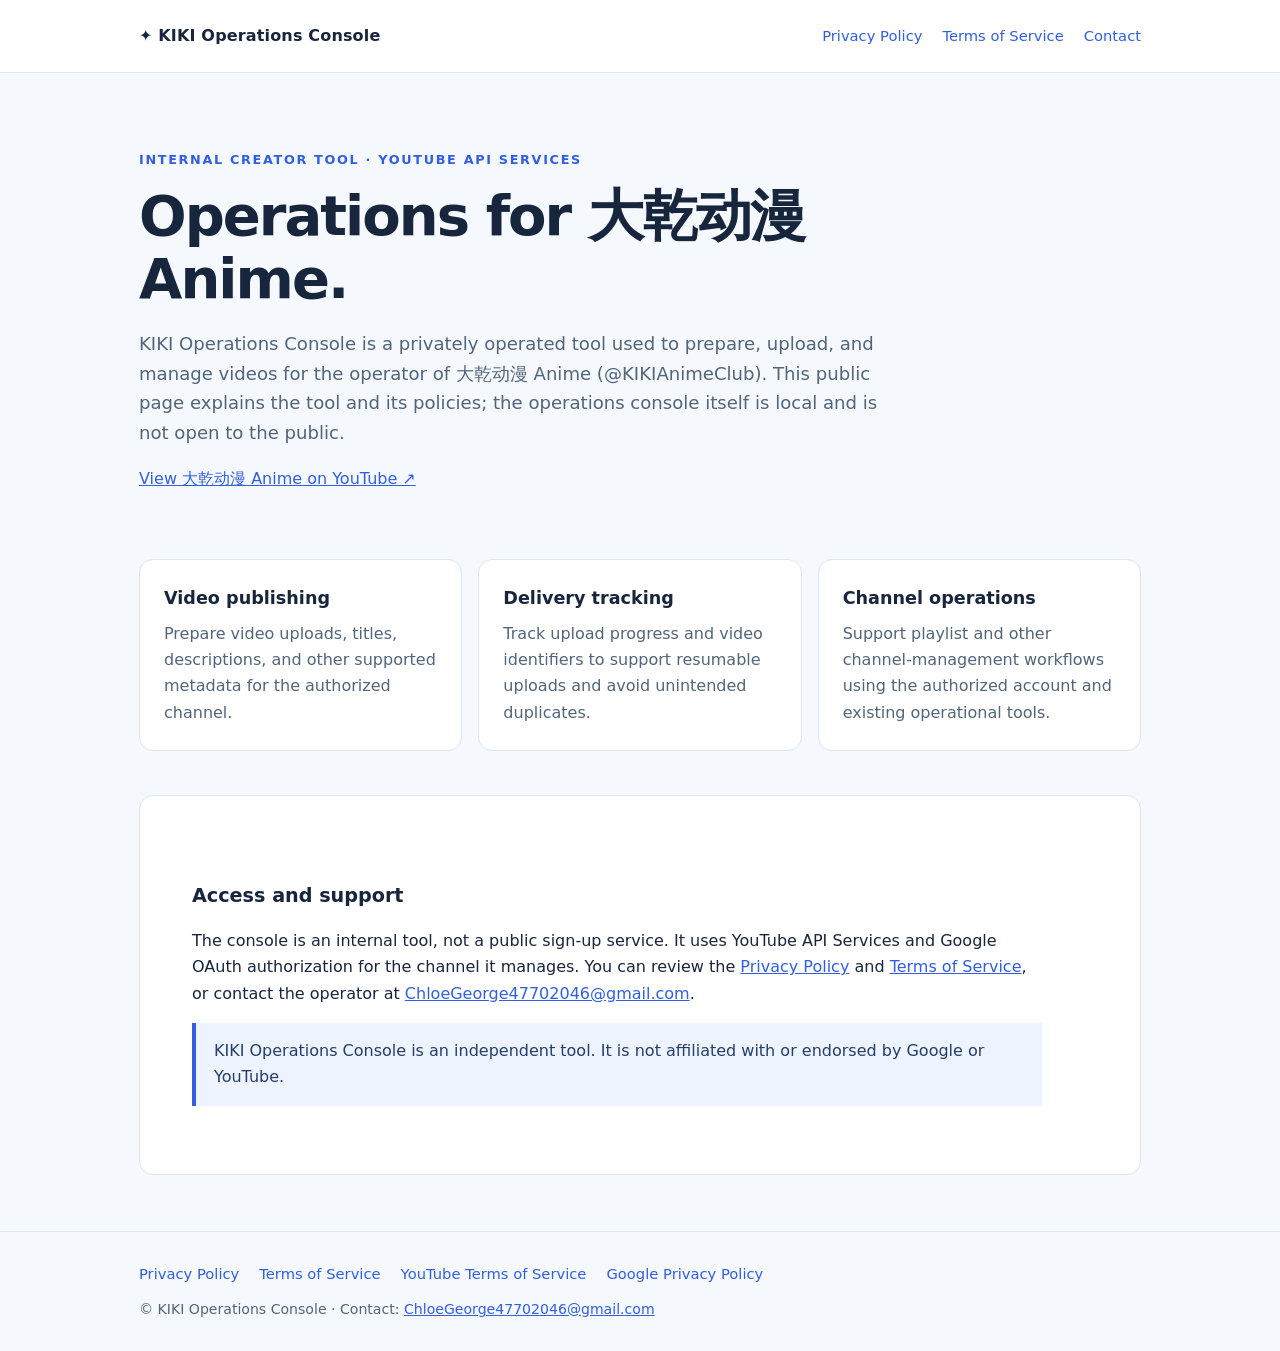
==== kiki/index.html @ e8febb94 "Add KIKI channel index.html" ====
<!doctype html><html lang="en"><head><meta charset="utf-8"><meta name="viewport" content="width=device-width,initial-scale=1"><meta name="description" content="Information about the KIKI Operations Console and its use of YouTube API Services."><title>KIKI Operations Console</title><link rel="stylesheet" href="style.css"></head><body><header><div class="wrap nav"><a class="brand" href="./">✦ KIKI Operations Console</a><nav class="links" aria-label="Main navigation"><a href="privacy.html">Privacy Policy</a><a href="terms.html">Terms of Service</a><a href="mailto:ChloeGeorge47702046@gmail.com">Contact</a></nav></div></header><main class="wrap"><section class="hero"><div class="eyebrow">Internal creator tool · YouTube API Services</div><h1>Operations for 大乾动漫 Anime.</h1><p class="lead">KIKI Operations Console is a privately operated tool used to prepare, upload, and manage videos for the operator of 大乾动漫 Anime (@KIKIAnimeClub). This public page explains the tool and its policies; the operations console itself is local and is not open to the public.</p><p><a href="https://www.youtube.com/channel/UCaTfc954X2uQ8oVpqHR8j1Q">View 大乾动漫 Anime on YouTube ↗</a></p></section><section class="grid" aria-label="Capabilities"><article class="card"><h2>Video publishing</h2><p>Prepare video uploads, titles, descriptions, and other supported metadata for the authorized channel.</p></article><article class="card"><h2>Delivery tracking</h2><p>Track upload progress and video identifiers to support resumable uploads and avoid unintended duplicates.</p></article><article class="card"><h2>Channel operations</h2><p>Support playlist and other channel-management workflows using the authorized account and existing operational tools.</p></article></section><section class="paper"><h2>Access and support</h2><p>The console is an internal tool, not a public sign-up service. It uses YouTube API Services and Google OAuth authorization for the channel it manages. You can review the <a href="privacy.html">Privacy Policy</a> and <a href="terms.html">Terms of Service</a>, or contact the operator at <a href="mailto:ChloeGeorge47702046@gmail.com">ChloeGeorge47702046@gmail.com</a>.</p><p class="note">KIKI Operations Console is an independent tool. It is not affiliated with or endorsed by Google or YouTube.</p></section></main><footer><div class="wrap"><nav class="links" aria-label="Footer navigation"><a href="privacy.html">Privacy Policy</a><a href="terms.html">Terms of Service</a><a href="https://www.youtube.com/t/terms">YouTube Terms of Service</a><a href="https://policies.google.com/privacy">Google Privacy Policy</a></nav><span>© KIKI Operations Console · Contact: <a href="mailto:ChloeGeorge47702046@gmail.com">ChloeGeorge47702046@gmail.com</a></span></div></footer></body></html>
---- kiki/style.css ----
:root{color-scheme:light;--ink:#17263d;--muted:#52657a;--accent:#315fdf;--line:#dce5f2;--bg:#f5f8fc}*{box-sizing:border-box}body{margin:0;background:var(--bg);font-family:system-ui,-apple-system,"Segoe UI",sans-serif;color:var(--ink);line-height:1.65}a{color:var(--accent)}.wrap{max-width:1050px;margin:auto;padding:0 24px}header{background:white;border-bottom:1px solid var(--line)}.nav{min-height:72px;display:flex;align-items:center;justify-content:space-between;gap:20px}.brand{font-weight:750;letter-spacing:.01em;color:var(--ink);text-decoration:none}.links{display:flex;gap:20px;flex-wrap:wrap;font-size:.92rem}.links a{text-decoration:none}.hero{padding:76px 0 50px}.eyebrow{font-size:.8rem;font-weight:750;letter-spacing:.13em;text-transform:uppercase;color:var(--accent)}h1{font-size:clamp(2rem,5vw,3.5rem);line-height:1.13;letter-spacing:-.035em;margin:14px 0 18px;max-width:800px}.lead{font-size:1.13rem;color:var(--muted);max-width:760px}.grid{display:grid;grid-template-columns:repeat(auto-fit,minmax(245px,1fr));gap:16px}.card,.paper{background:#fff;border:1px solid var(--line);border-radius:14px;padding:24px}.card h2{font-size:1.1rem;margin:0 0 8px}.card p{color:var(--muted);margin:0}.paper{margin:44px 0;padding:clamp(24px,5vw,52px)}.paper h1{font-size:2.35rem}.paper h2{margin-top:2rem;font-size:1.2rem}.paper p,.paper li{max-width:850px}.note{background:#edf3ff;border-left:4px solid var(--accent);padding:15px 18px;color:#263e69}footer{margin-top:56px;padding:30px 0;border-top:1px solid var(--line);color:var(--muted);font-size:.88rem}footer .links{margin-bottom:12px}@media(max-width:600px){.nav{align-items:flex-start;flex-direction:column;padding:14px 0}.hero{padding-top:50px}.links{gap:12px}}
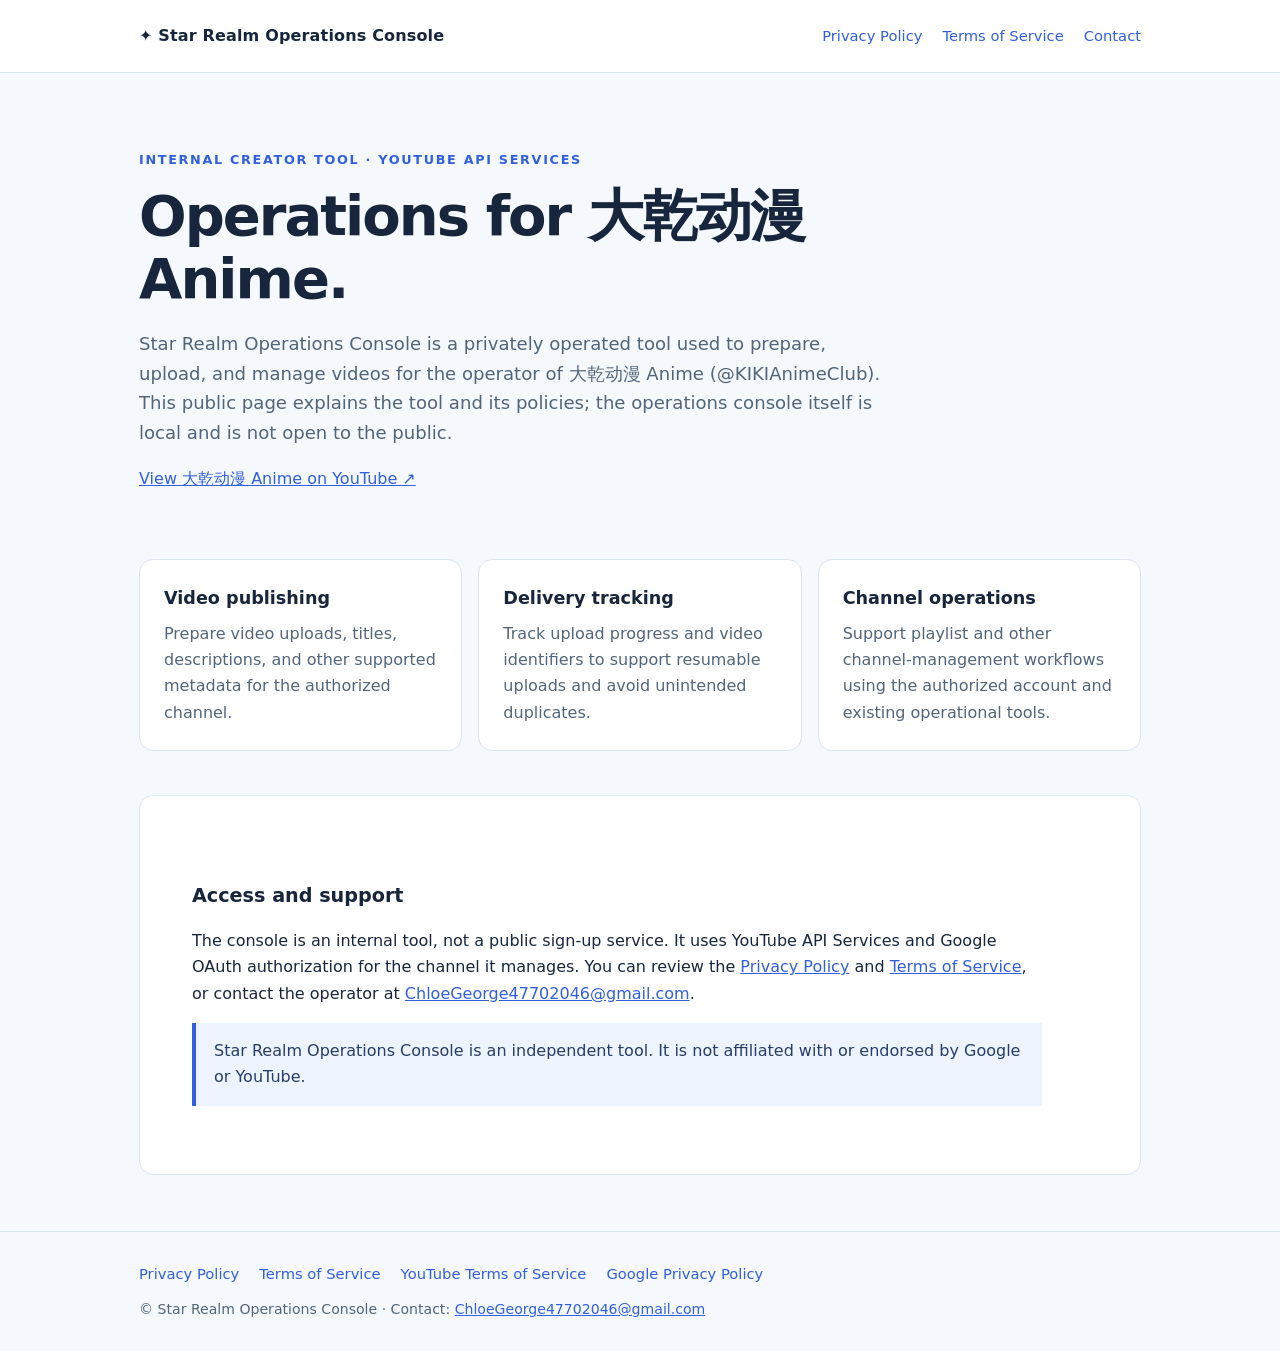
==== commit 9160ddd4: "Use actual console name for index.html" ====
--- a/kiki/index.html
+++ b/kiki/index.html
@@ -1,2 +1,2 @@
-<!doctype html><html lang="en"><head><meta charset="utf-8"><meta name="viewport" content="width=device-width,initial-scale=1"><meta name="description" content="Information about the KIKI Operations Console and its use of YouTube API Services."><title>KIKI Operations Console</title><link rel="stylesheet" href="style.css"></head><body><header><div class="wrap nav"><a class="brand" href="./">✦ KIKI Operations Console</a><nav class="links" aria-label="Main navigation"><a href="privacy.html">Privacy Policy</a><a href="terms.html">Terms of Service</a><a href="mailto:ChloeGeorge47702046@gmail.com">Contact</a></nav></div></header><main class="wrap"><section class="hero"><div class="eyebrow">Internal creator tool · YouTube API Services</div><h1>Operations for 大乾动漫 Anime.</h1><p class="lead">KIKI Operations Console is a privately operated tool used to prepare, upload, and manage videos for the operator of 大乾动漫 Anime (@KIKIAnimeClub). This public page explains the tool and its policies; the operations console itself is local and is not open to the public.</p><p><a href="https://www.youtube.com/channel/UCaTfc954X2uQ8oVpqHR8j1Q">View 大乾动漫 Anime on YouTube ↗</a></p></section><section class="grid" aria-label="Capabilities"><article class="card"><h2>Video publishing</h2><p>Prepare video uploads, titles, descriptions, and other supported metadata for the authorized channel.</p></article><article class="card"><h2>Delivery tracking</h2><p>Track upload progress and video identifiers to support resumable uploads and avoid unintended duplicates.</p></article><article class="card"><h2>Channel operations</h2><p>Support playlist and other channel-management workflows using the authorized account and existing operational tools.</p></article></section><section class="paper"><h2>Access and support</h2><p>The console is an internal tool, not a public sign-up service. It uses YouTube API Services and Google OAuth authorization for the channel it manages. You can review the <a href="privacy.html">Privacy Policy</a> and <a href="terms.html">Terms of Service</a>, or contact the operator at <a href="mailto:ChloeGeorge47702046@gmail.com">ChloeGeorge47702046@gmail.com</a>.</p><p class="note">KIKI Operations Console is an independent tool. It is not affiliated with or endorsed by Google or YouTube.</p></section></main><footer><div class="wrap"><nav class="links" aria-label="Footer navigation"><a href="privacy.html">Privacy Policy</a><a href="terms.html">Terms of Service</a><a href="https://www.youtube.com/t/terms">YouTube Terms of Service</a><a href="https://policies.google.com/privacy">Google Privacy Policy</a></nav><span>© KIKI Operations Console · Contact: <a href="mailto:ChloeGeorge47702046@gmail.com">ChloeGeorge47702046@gmail.com</a></span></div></footer></body></html>
+<!doctype html><html lang="en"><head><meta charset="utf-8"><meta name="viewport" content="width=device-width,initial-scale=1"><meta name="description" content="Information about the Star Realm Operations Console and its use of YouTube API Services."><title>Star Realm Operations Console</title><link rel="stylesheet" href="style.css"></head><body><header><div class="wrap nav"><a class="brand" href="./">✦ Star Realm Operations Console</a><nav class="links" aria-label="Main navigation"><a href="privacy.html">Privacy Policy</a><a href="terms.html">Terms of Service</a><a href="mailto:ChloeGeorge47702046@gmail.com">Contact</a></nav></div></header><main class="wrap"><section class="hero"><div class="eyebrow">Internal creator tool · YouTube API Services</div><h1>Operations for 大乾动漫 Anime.</h1><p class="lead">Star Realm Operations Console is a privately operated tool used to prepare, upload, and manage videos for the operator of 大乾动漫 Anime (@KIKIAnimeClub). This public page explains the tool and its policies; the operations console itself is local and is not open to the public.</p><p><a href="https://www.youtube.com/channel/UCaTfc954X2uQ8oVpqHR8j1Q">View 大乾动漫 Anime on YouTube ↗</a></p></section><section class="grid" aria-label="Capabilities"><article class="card"><h2>Video publishing</h2><p>Prepare video uploads, titles, descriptions, and other supported metadata for the authorized channel.</p></article><article class="card"><h2>Delivery tracking</h2><p>Track upload progress and video identifiers to support resumable uploads and avoid unintended duplicates.</p></article><article class="card"><h2>Channel operations</h2><p>Support playlist and other channel-management workflows using the authorized account and existing operational tools.</p></article></section><section class="paper"><h2>Access and support</h2><p>The console is an internal tool, not a public sign-up service. It uses YouTube API Services and Google OAuth authorization for the channel it manages. You can review the <a href="privacy.html">Privacy Policy</a> and <a href="terms.html">Terms of Service</a>, or contact the operator at <a href="mailto:ChloeGeorge47702046@gmail.com">ChloeGeorge47702046@gmail.com</a>.</p><p class="note">Star Realm Operations Console is an independent tool. It is not affiliated with or endorsed by Google or YouTube.</p></section></main><footer><div class="wrap"><nav class="links" aria-label="Footer navigation"><a href="privacy.html">Privacy Policy</a><a href="terms.html">Terms of Service</a><a href="https://www.youtube.com/t/terms">YouTube Terms of Service</a><a href="https://policies.google.com/privacy">Google Privacy Policy</a></nav><span>© Star Realm Operations Console · Contact: <a href="mailto:ChloeGeorge47702046@gmail.com">ChloeGeorge47702046@gmail.com</a></span></div></footer></body></html>
 
